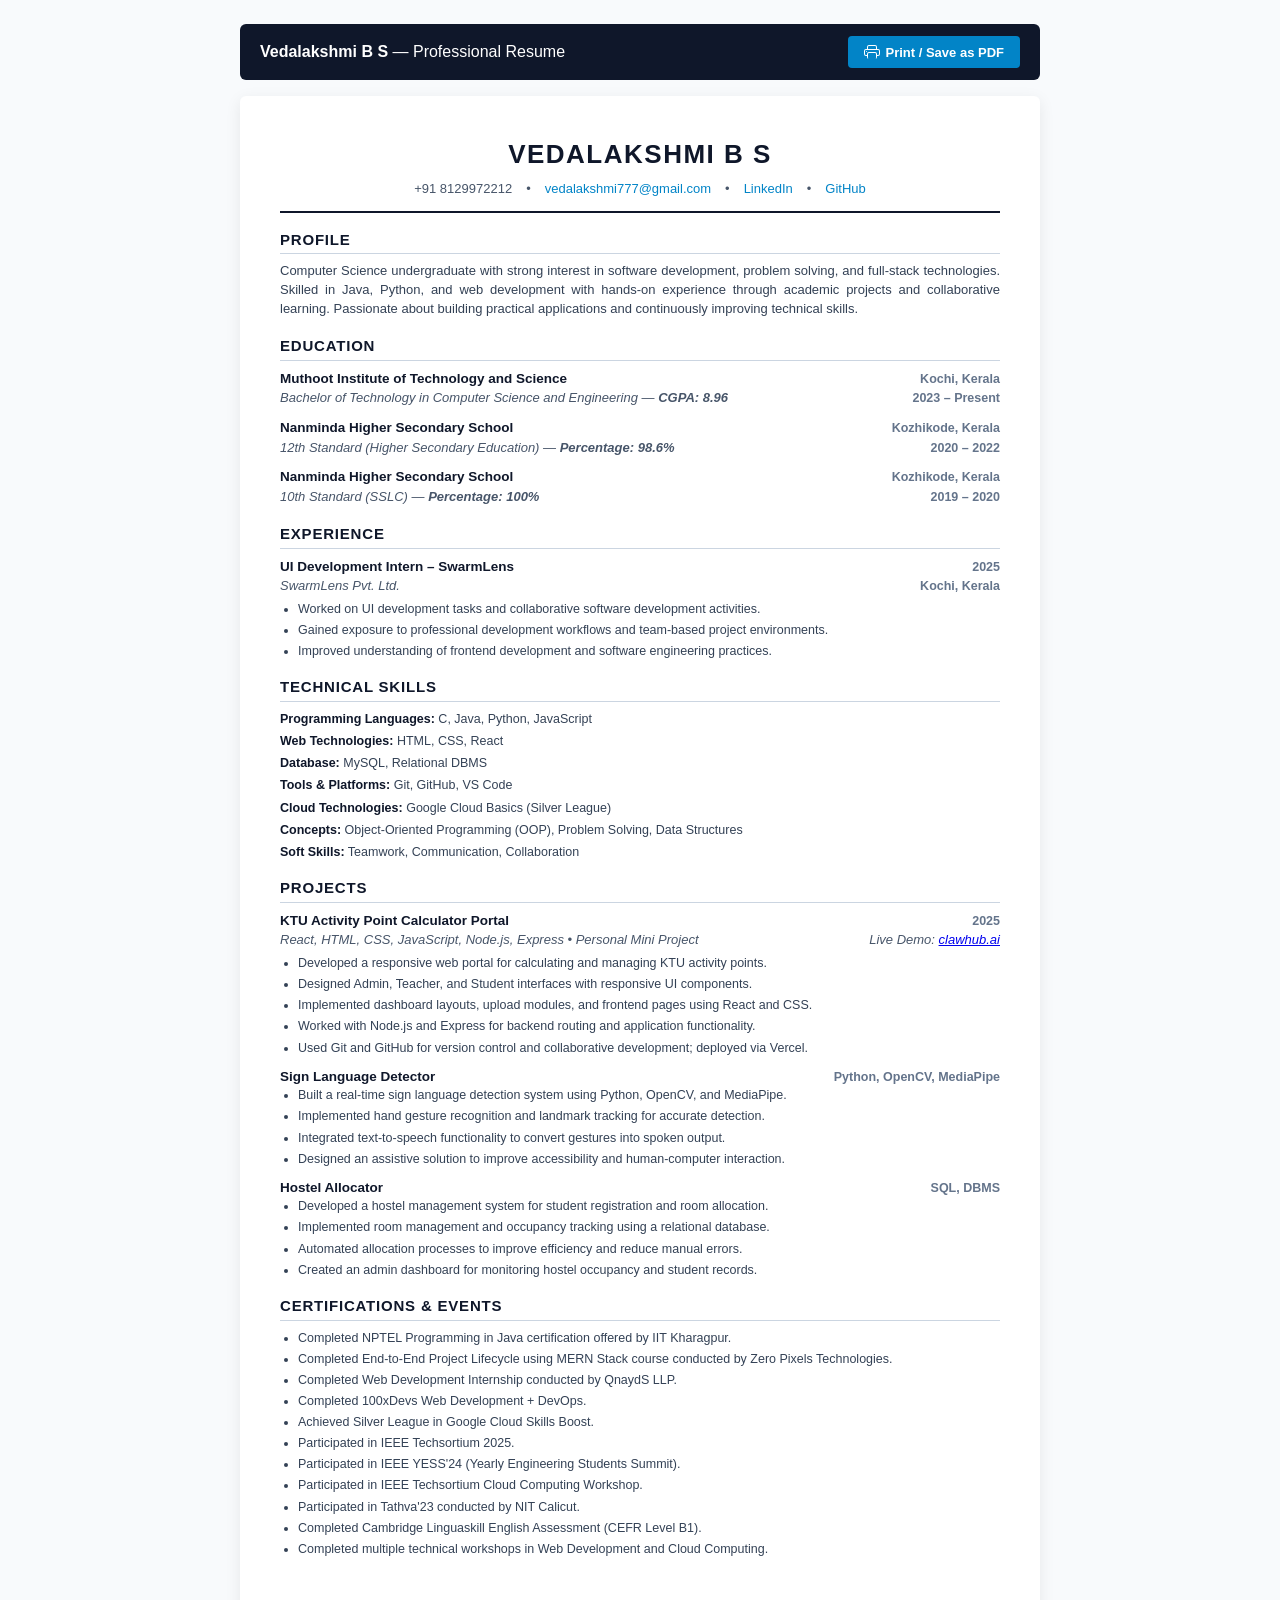
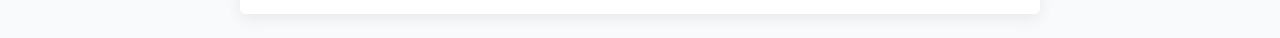
==== assets/docs/resume.html @ 5c639513 "Initial commit: Vedalakshmi B S developer portfolio" ====
<!DOCTYPE html>
<html lang="en">
<head>
  <meta charset="UTF-8">
  <meta name="viewport" content="width=device-width, initial-scale=1.0">
  <title>Vedalakshmi B S - Resume</title>
  <style>
    @page {
      size: A4;
      margin: 18mm 16mm;
    }
    * {
      box-sizing: border-box;
      margin: 0;
      padding: 0;
    }
    body {
      font-family: 'Segoe UI', Arial, sans-serif;
      color: #1e293b;
      line-height: 1.45;
      background: #f8fafc;
      padding: 24px;
    }
    .page {
      max-width: 800px;
      margin: 0 auto;
      background: #ffffff;
      padding: 40px;
      box-shadow: 0 4px 16px rgba(0, 0, 0, 0.08);
      border-radius: 6px;
    }
    @media print {
      body {
        background: #ffffff;
        padding: 0;
      }
      .page {
        box-shadow: none;
        padding: 0;
        max-width: 100%;
      }
      .no-print {
        display: none !important;
      }
    }
    .header {
      text-align: center;
      border-bottom: 2px solid #0f172a;
      padding-bottom: 12px;
      margin-bottom: 16px;
    }
    .header h1 {
      font-size: 26px;
      letter-spacing: 1.5px;
      font-weight: 700;
      color: #0f172a;
      margin-bottom: 6px;
      text-transform: uppercase;
    }
    .contact-links {
      font-size: 13px;
      color: #475569;
      display: flex;
      justify-content: center;
      flex-wrap: wrap;
      gap: 8px 14px;
    }
    .contact-links a {
      color: #0284c7;
      text-decoration: none;
    }
    .contact-links a:hover {
      text-decoration: underline;
    }
    .section {
      margin-bottom: 16px;
    }
    .section-title {
      font-size: 15px;
      font-weight: 700;
      text-transform: uppercase;
      color: #0f172a;
      border-bottom: 1px solid #cbd5e1;
      padding-bottom: 3px;
      margin-bottom: 8px;
      letter-spacing: 0.8px;
    }
    .profile-text {
      font-size: 13px;
      text-align: justify;
      color: #334155;
    }
    .item {
      margin-bottom: 10px;
    }
    .item-header {
      display: flex;
      justify-content: space-between;
      align-items: baseline;
      font-size: 13.5px;
      font-weight: 700;
      color: #0f172a;
    }
    .item-sub {
      display: flex;
      justify-content: space-between;
      align-items: baseline;
      font-size: 13px;
      color: #475569;
      font-style: italic;
      margin-top: 1px;
      margin-bottom: 4px;
    }
    .item-date, .item-location {
      font-weight: 600;
      font-style: normal;
      color: #64748b;
      font-size: 12.5px;
    }
    ul {
      list-style-type: disc;
      padding-left: 18px;
      font-size: 12.5px;
      color: #334155;
    }
    li {
      margin-bottom: 3px;
    }
    .skills-grid {
      font-size: 12.5px;
      color: #334155;
    }
    .skills-row {
      margin-bottom: 4px;
    }
    .skills-label {
      font-weight: 700;
      color: #0f172a;
    }
    .print-bar {
      max-width: 800px;
      margin: 0 auto 16px;
      display: flex;
      justify-content: space-between;
      align-items: center;
      background: #0f172a;
      color: #ffffff;
      padding: 12px 20px;
      border-radius: 6px;
    }
    .btn {
      background: #0284c7;
      color: white;
      border: none;
      padding: 8px 16px;
      border-radius: 4px;
      cursor: pointer;
      font-weight: 600;
      text-decoration: none;
      font-size: 13px;
      display: inline-flex;
      align-items: center;
      gap: 6px;
    }
    .btn:hover {
      background: #0369a1;
    }
  </style>
</head>
<body>
  <div class="print-bar no-print">
    <span><strong>Vedalakshmi B S</strong> &mdash; Professional Resume</span>
    <button class="btn" onclick="window.print()">
      <svg width="16" height="16" fill="currentColor" viewBox="0 0 16 16"><path d="M2.5 8a.5.5 0 1 0 0-1 .5.5 0 0 0 0 1z"/><path d="M5 1a2 2 0 0 0-2 2v2H2a2 2 0 0 0-2 2v3a2 2 0 0 0 2 2h1v1a2 2 0 0 0 2 2h6a2 2 0 0 0 2-2v-1h1a2 2 0 0 0 2-2V7a2 2 0 0 0-2-2h-1V3a2 2 0 0 0-2-2H5zM4 3a1 1 0 0 1 1-1h6a1 1 0 0 1 1 1v2H4V3zm1 5a2 2 0 0 0-2 2v1H2a1 1 0 0 1-1-1V7a1 1 0 0 1 1-1h12a1 1 0 0 1 1 1v3a1 1 0 0 1-1 1h-1v-1a2 2 0 0 0-2-2H5zm7 2v4a1 1 0 0 1-1 1H5a1 1 0 0 1-1-1v-4a1 1 0 0 1 1-1h6a1 1 0 0 1 1 1z"/></svg>
      Print / Save as PDF
    </button>
  </div>

  <div class="page">
    <header class="header">
      <h1>Vedalakshmi B S</h1>
      <div class="contact-links">
        <span>+91 8129972212</span>
        <span>&bull;</span>
        <a href="mailto:vedalakshmi777@gmail.com">vedalakshmi777@gmail.com</a>
        <span>&bull;</span>
        <a href="https://www.linkedin.com/in/vedalakshmi-b-s-a53536385" target="_blank" rel="noopener">LinkedIn</a>
        <span>&bull;</span>
        <a href="https://github.com/veda1823" target="_blank" rel="noopener">GitHub</a>
      </div>
    </header>

    <section class="section">
      <h2 class="section-title">Profile</h2>
      <p class="profile-text">
        Computer Science undergraduate with strong interest in software development, problem solving, and full-stack technologies. Skilled in Java, Python, and web development with hands-on experience through academic projects and collaborative learning. Passionate about building practical applications and continuously improving technical skills.
      </p>
    </section>

    <section class="section">
      <h2 class="section-title">Education</h2>
      <div class="item">
        <div class="item-header">
          <span>Muthoot Institute of Technology and Science</span>
          <span class="item-location">Kochi, Kerala</span>
        </div>
        <div class="item-sub">
          <span>Bachelor of Technology in Computer Science and Engineering &mdash; <strong>CGPA: 8.96</strong></span>
          <span class="item-date">2023 &ndash; Present</span>
        </div>
      </div>
      <div class="item">
        <div class="item-header">
          <span>Nanminda Higher Secondary School</span>
          <span class="item-location">Kozhikode, Kerala</span>
        </div>
        <div class="item-sub">
          <span>12th Standard (Higher Secondary Education) &mdash; <strong>Percentage: 98.6%</strong></span>
          <span class="item-date">2020 &ndash; 2022</span>
        </div>
      </div>
      <div class="item">
        <div class="item-header">
          <span>Nanminda Higher Secondary School</span>
          <span class="item-location">Kozhikode, Kerala</span>
        </div>
        <div class="item-sub">
          <span>10th Standard (SSLC) &mdash; <strong>Percentage: 100%</strong></span>
          <span class="item-date">2019 &ndash; 2020</span>
        </div>
      </div>
    </section>

    <section class="section">
      <h2 class="section-title">Experience</h2>
      <div class="item">
        <div class="item-header">
          <span>UI Development Intern &ndash; SwarmLens</span>
          <span class="item-date">2025</span>
        </div>
        <div class="item-sub">
          <span>SwarmLens Pvt. Ltd.</span>
          <span class="item-location">Kochi, Kerala</span>
        </div>
        <ul>
          <li>Worked on UI development tasks and collaborative software development activities.</li>
          <li>Gained exposure to professional development workflows and team-based project environments.</li>
          <li>Improved understanding of frontend development and software engineering practices.</li>
        </ul>
      </div>
    </section>

    <section class="section">
      <h2 class="section-title">Technical Skills</h2>
      <div class="skills-grid">
        <div class="skills-row"><span class="skills-label">Programming Languages:</span> C, Java, Python, JavaScript</div>
        <div class="skills-row"><span class="skills-label">Web Technologies:</span> HTML, CSS, React</div>
        <div class="skills-row"><span class="skills-label">Database:</span> MySQL, Relational DBMS</div>
        <div class="skills-row"><span class="skills-label">Tools &amp; Platforms:</span> Git, GitHub, VS Code</div>
        <div class="skills-row"><span class="skills-label">Cloud Technologies:</span> Google Cloud Basics (Silver League)</div>
        <div class="skills-row"><span class="skills-label">Concepts:</span> Object-Oriented Programming (OOP), Problem Solving, Data Structures</div>
        <div class="skills-row"><span class="skills-label">Soft Skills:</span> Teamwork, Communication, Collaboration</div>
      </div>
    </section>

    <section class="section">
      <h2 class="section-title">Projects</h2>
      <div class="item">
        <div class="item-header">
          <span>KTU Activity Point Calculator Portal</span>
          <span class="item-date">2025</span>
        </div>
        <div class="item-sub">
          <span>React, HTML, CSS, JavaScript, Node.js, Express &bull; Personal Mini Project</span>
          <span>Live Demo: <a href="https://clawhub.ai/veda1823/veda-greetings" target="_blank" rel="noopener">clawhub.ai</a></span>
        </div>
        <ul>
          <li>Developed a responsive web portal for calculating and managing KTU activity points.</li>
          <li>Designed Admin, Teacher, and Student interfaces with responsive UI components.</li>
          <li>Implemented dashboard layouts, upload modules, and frontend pages using React and CSS.</li>
          <li>Worked with Node.js and Express for backend routing and application functionality.</li>
          <li>Used Git and GitHub for version control and collaborative development; deployed via Vercel.</li>
        </ul>
      </div>

      <div class="item">
        <div class="item-header">
          <span>Sign Language Detector</span>
          <span class="item-date">Python, OpenCV, MediaPipe</span>
        </div>
        <ul>
          <li>Built a real-time sign language detection system using Python, OpenCV, and MediaPipe.</li>
          <li>Implemented hand gesture recognition and landmark tracking for accurate detection.</li>
          <li>Integrated text-to-speech functionality to convert gestures into spoken output.</li>
          <li>Designed an assistive solution to improve accessibility and human-computer interaction.</li>
        </ul>
      </div>

      <div class="item">
        <div class="item-header">
          <span>Hostel Allocator</span>
          <span class="item-date">SQL, DBMS</span>
        </div>
        <ul>
          <li>Developed a hostel management system for student registration and room allocation.</li>
          <li>Implemented room management and occupancy tracking using a relational database.</li>
          <li>Automated allocation processes to improve efficiency and reduce manual errors.</li>
          <li>Created an admin dashboard for monitoring hostel occupancy and student records.</li>
        </ul>
      </div>
    </section>

    <section class="section">
      <h2 class="section-title">Certifications &amp; Events</h2>
      <ul>
        <li>Completed NPTEL Programming in Java certification offered by IIT Kharagpur.</li>
        <li>Completed End-to-End Project Lifecycle using MERN Stack course conducted by Zero Pixels Technologies.</li>
        <li>Completed Web Development Internship conducted by QnaydS LLP.</li>
        <li>Completed 100xDevs Web Development + DevOps.</li>
        <li>Achieved Silver League in Google Cloud Skills Boost.</li>
        <li>Participated in IEEE Techsortium 2025.</li>
        <li>Participated in IEEE YESS'24 (Yearly Engineering Students Summit).</li>
        <li>Participated in IEEE Techsortium Cloud Computing Workshop.</li>
        <li>Participated in Tathva'23 conducted by NIT Calicut.</li>
        <li>Completed Cambridge Linguaskill English Assessment (CEFR Level B1).</li>
        <li>Completed multiple technical workshops in Web Development and Cloud Computing.</li>
      </ul>
    </section>
  </div>
</body>
</html>
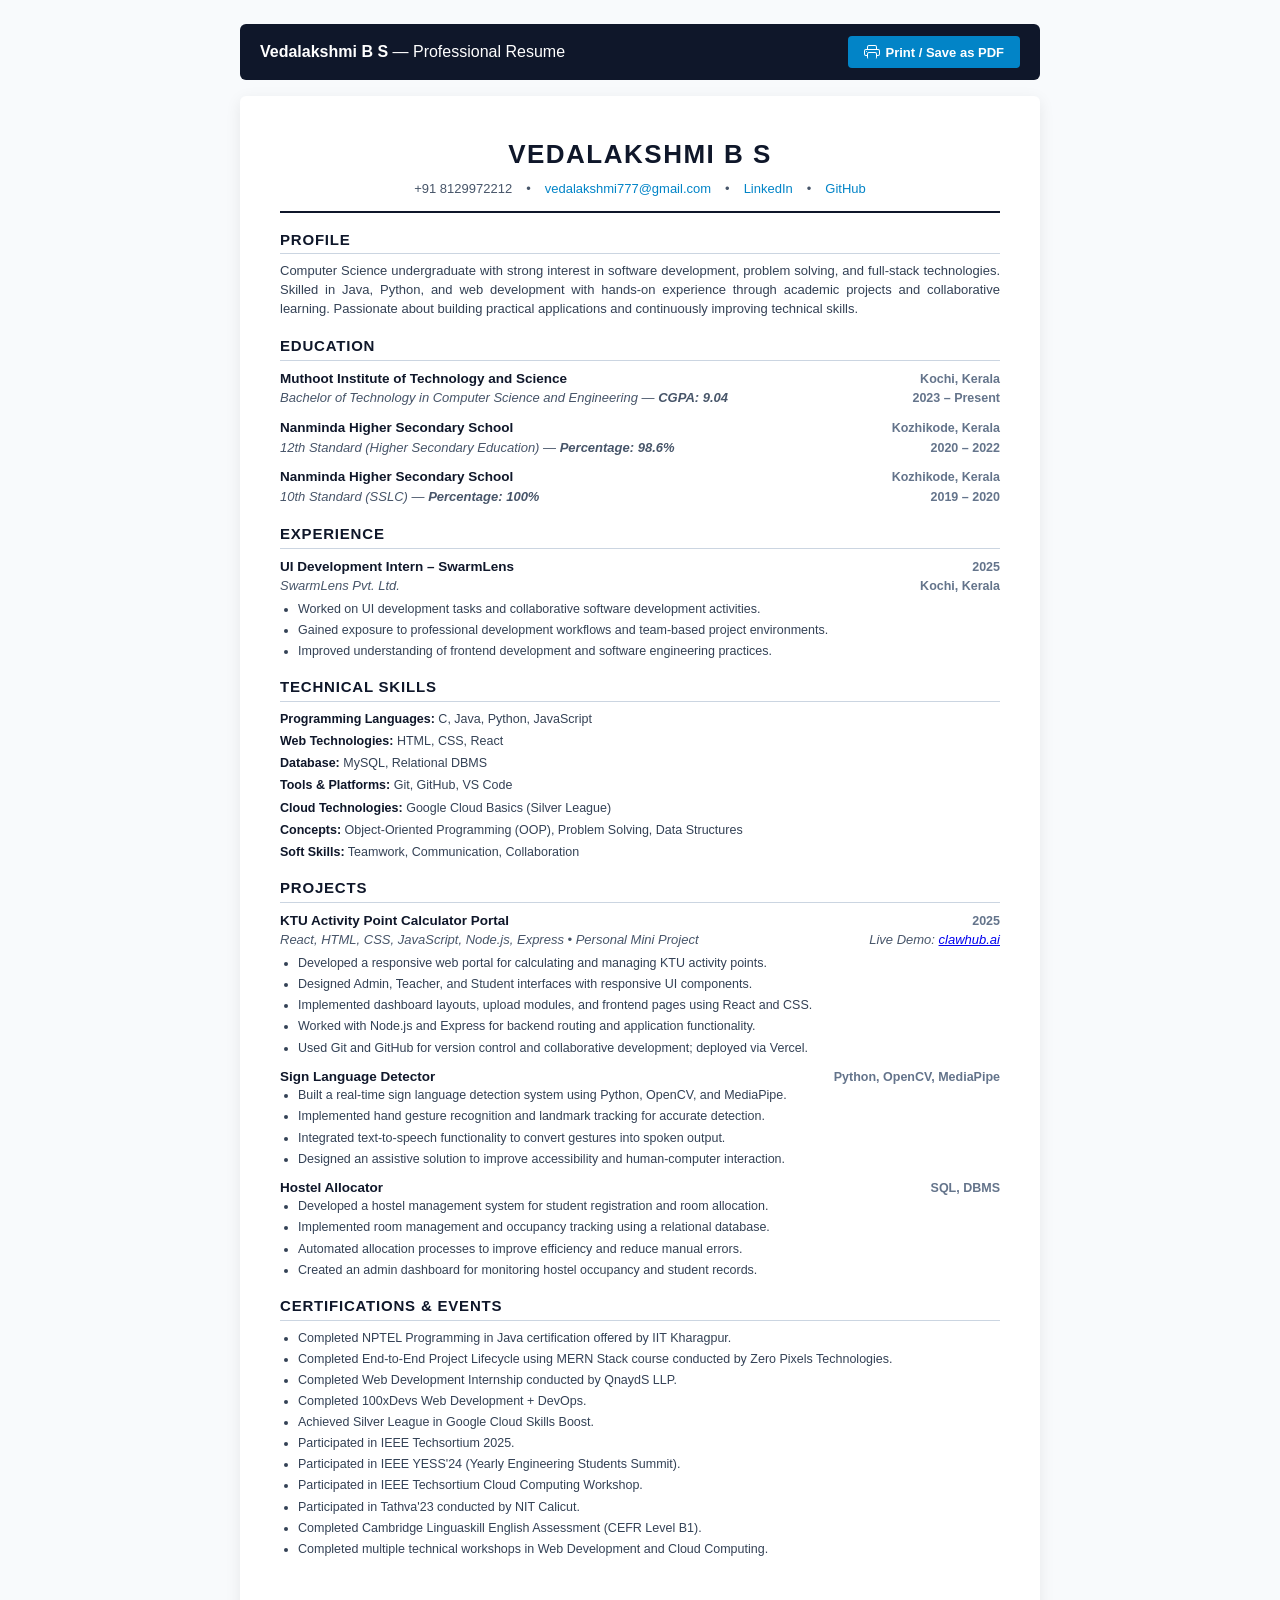
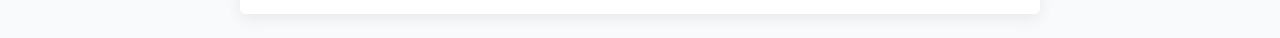
==== commit 32cb5093: "Update CGPA to 9.04 across portfolio, resume, and profile docs" ====
--- a/assets/docs/resume.html
+++ b/assets/docs/resume.html
@@ -205,7 +205,7 @@
           <span class="item-location">Kochi, Kerala</span>
         </div>
         <div class="item-sub">
-          <span>Bachelor of Technology in Computer Science and Engineering &mdash; <strong>CGPA: 8.96</strong></span>
+          <span>Bachelor of Technology in Computer Science and Engineering &mdash; <strong>CGPA: 9.04</strong></span>
           <span class="item-date">2023 &ndash; Present</span>
         </div>
       </div>
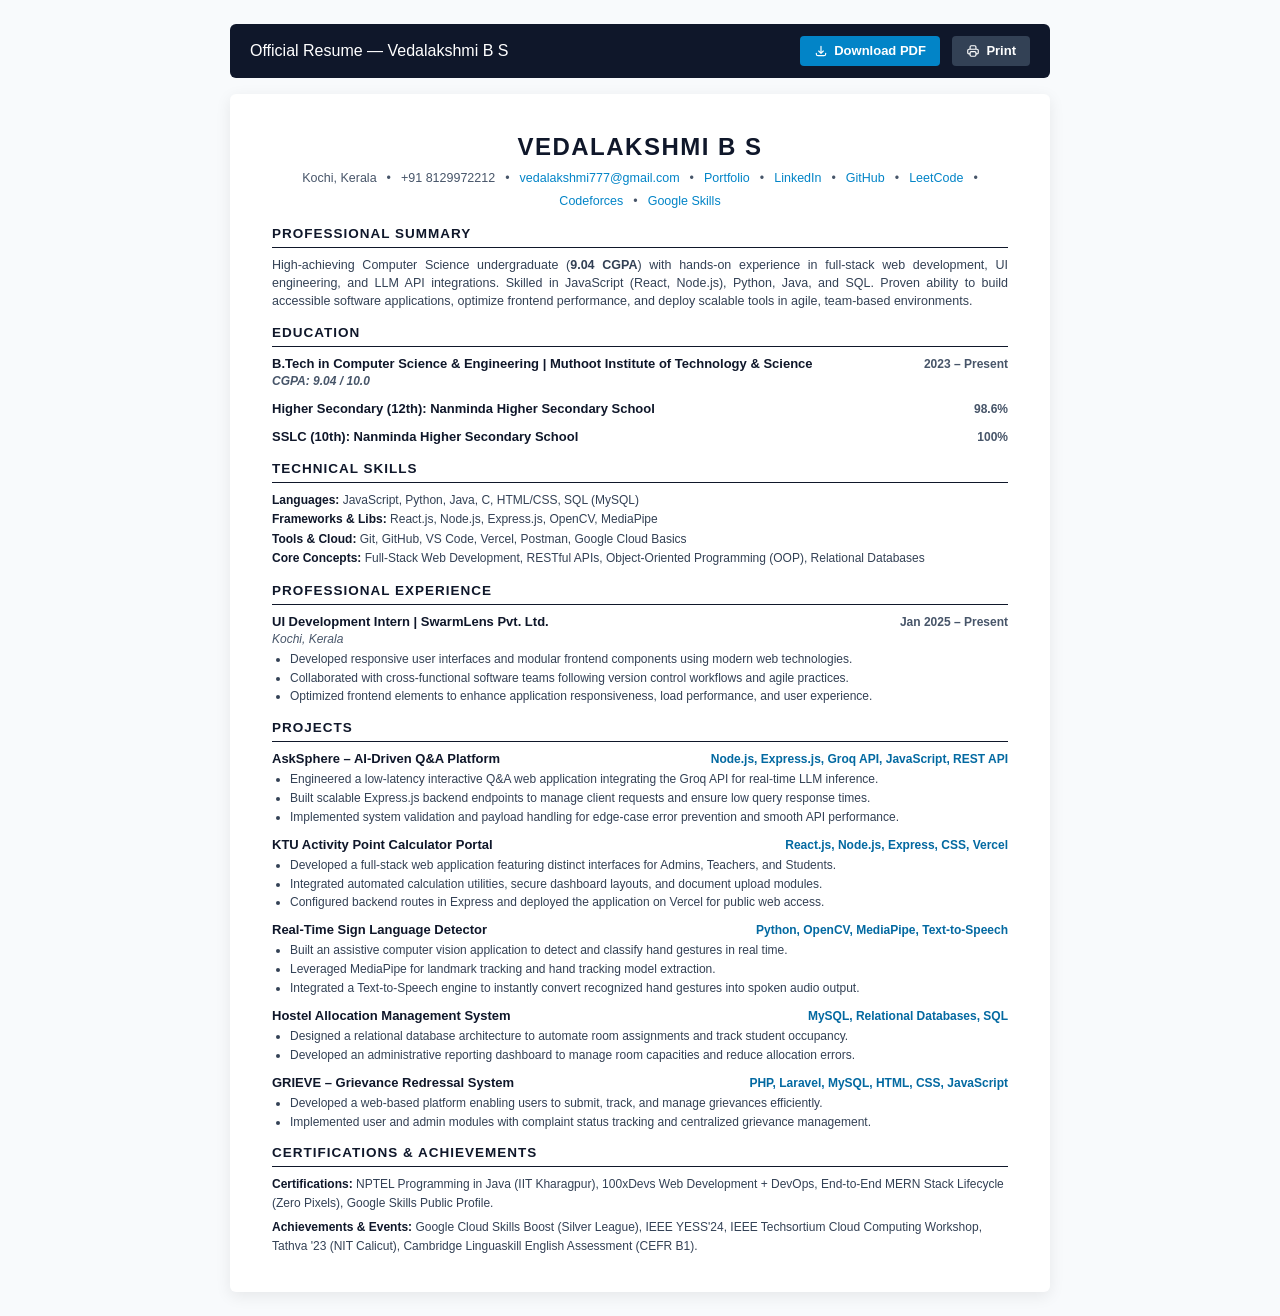
==== commit 97b3c9d5: "Update resume PDF, web resume, featured projects (AskSphere, GRIEVE), and social links" ====
--- a/assets/docs/resume.html
+++ b/assets/docs/resume.html
@@ -7,7 +7,7 @@
   <style>
     @page {
       size: A4;
-      margin: 18mm 16mm;
+      margin: 14mm 16mm;
     }
     * {
       box-sizing: border-box;
@@ -15,17 +15,17 @@
       padding: 0;
     }
     body {
-      font-family: 'Segoe UI', Arial, sans-serif;
+      font-family: 'Segoe UI', -apple-system, BlinkMacSystemFont, Arial, sans-serif;
       color: #1e293b;
-      line-height: 1.45;
+      line-height: 1.4;
       background: #f8fafc;
       padding: 24px;
     }
     .page {
-      max-width: 800px;
+      max-width: 820px;
       margin: 0 auto;
       background: #ffffff;
-      padding: 40px;
+      padding: 36px 42px;
       box-shadow: 0 4px 16px rgba(0, 0, 0, 0.08);
       border-radius: 6px;
     }
@@ -45,25 +45,24 @@
     }
     .header {
       text-align: center;
-      border-bottom: 2px solid #0f172a;
-      padding-bottom: 12px;
-      margin-bottom: 16px;
+      margin-bottom: 14px;
     }
     .header h1 {
-      font-size: 26px;
+      font-size: 24px;
       letter-spacing: 1.5px;
-      font-weight: 700;
+      font-weight: 800;
       color: #0f172a;
       margin-bottom: 6px;
       text-transform: uppercase;
     }
     .contact-links {
-      font-size: 13px;
+      font-size: 12.5px;
       color: #475569;
       display: flex;
       justify-content: center;
+      align-items: center;
       flex-wrap: wrap;
-      gap: 8px 14px;
+      gap: 6px 10px;
     }
     .contact-links a {
       color: #0284c7;
@@ -73,73 +72,81 @@
       text-decoration: underline;
     }
     .section {
-      margin-bottom: 16px;
+      margin-top: 14px;
     }
     .section-title {
-      font-size: 15px;
-      font-weight: 700;
+      font-size: 13.5px;
+      font-weight: 800;
+      color: #0f172a;
       text-transform: uppercase;
-      color: #0f172a;
-      border-bottom: 1px solid #cbd5e1;
+      letter-spacing: 1px;
+      border-bottom: 1.5px solid #0f172a;
       padding-bottom: 3px;
       margin-bottom: 8px;
-      letter-spacing: 0.8px;
-    }
-    .profile-text {
-      font-size: 13px;
+    }
+    .summary-text {
+      font-size: 12.5px;
+      color: #334155;
       text-align: justify;
-      color: #334155;
+      line-height: 1.45;
     }
     .item {
       margin-bottom: 10px;
+    }
+    .item:last-child {
+      margin-bottom: 0;
     }
     .item-header {
       display: flex;
       justify-content: space-between;
       align-items: baseline;
-      font-size: 13.5px;
+      font-size: 13px;
       font-weight: 700;
       color: #0f172a;
+    }
+    .item-date {
+      font-size: 12px;
+      color: #475569;
+      font-weight: 600;
+      white-space: nowrap;
     }
     .item-sub {
       display: flex;
       justify-content: space-between;
-      align-items: baseline;
-      font-size: 13px;
+      font-size: 12px;
       color: #475569;
+      margin-bottom: 3px;
       font-style: italic;
-      margin-top: 1px;
-      margin-bottom: 4px;
-    }
-    .item-date, .item-location {
+    }
+    .item-tech {
+      font-size: 12px;
+      color: #0369a1;
       font-weight: 600;
       font-style: normal;
-      color: #64748b;
-      font-size: 12.5px;
     }
     ul {
       list-style-type: disc;
       padding-left: 18px;
-      font-size: 12.5px;
+      margin-top: 3px;
+    }
+    li {
+      font-size: 12px;
       color: #334155;
-    }
-    li {
-      margin-bottom: 3px;
-    }
-    .skills-grid {
-      font-size: 12.5px;
+      margin-bottom: 2px;
+      line-height: 1.4;
+    }
+    .skills-block {
+      font-size: 12px;
+      line-height: 1.6;
       color: #334155;
     }
-    .skills-row {
-      margin-bottom: 4px;
-    }
-    .skills-label {
+    .skills-category {
       font-weight: 700;
       color: #0f172a;
     }
-    .print-bar {
-      max-width: 800px;
-      margin: 0 auto 16px;
+    .download-bar {
+      max-width: 820px;
+      margin: 0 auto 16px auto;
       display: flex;
       justify-content: space-between;
       align-items: center;
@@ -148,183 +155,189 @@
       padding: 12px 20px;
       border-radius: 6px;
     }
-    .btn {
+    .download-bar a {
+      color: #ffffff;
       background: #0284c7;
-      color: white;
-      border: none;
-      padding: 8px 16px;
+      padding: 6px 14px;
       border-radius: 4px;
-      cursor: pointer;
-      font-weight: 600;
       text-decoration: none;
       font-size: 13px;
+      font-weight: 600;
       display: inline-flex;
       align-items: center;
       gap: 6px;
     }
-    .btn:hover {
+    .download-bar a:hover {
       background: #0369a1;
     }
   </style>
 </head>
 <body>
-  <div class="print-bar no-print">
-    <span><strong>Vedalakshmi B S</strong> &mdash; Professional Resume</span>
-    <button class="btn" onclick="window.print()">
-      <svg width="16" height="16" fill="currentColor" viewBox="0 0 16 16"><path d="M2.5 8a.5.5 0 1 0 0-1 .5.5 0 0 0 0 1z"/><path d="M5 1a2 2 0 0 0-2 2v2H2a2 2 0 0 0-2 2v3a2 2 0 0 0 2 2h1v1a2 2 0 0 0 2 2h6a2 2 0 0 0 2-2v-1h1a2 2 0 0 0 2-2V7a2 2 0 0 0-2-2h-1V3a2 2 0 0 0-2-2H5zM4 3a1 1 0 0 1 1-1h6a1 1 0 0 1 1 1v2H4V3zm1 5a2 2 0 0 0-2 2v1H2a1 1 0 0 1-1-1V7a1 1 0 0 1 1-1h12a1 1 0 0 1 1 1v3a1 1 0 0 1-1 1h-1v-1a2 2 0 0 0-2-2H5zm7 2v4a1 1 0 0 1-1 1H5a1 1 0 0 1-1-1v-4a1 1 0 0 1 1-1h6a1 1 0 0 1 1 1z"/></svg>
-      Print / Save as PDF
-    </button>
+  <div class="download-bar no-print">
+    <span>Official Resume &mdash; Vedalakshmi B S</span>
+    <div>
+      <a href="Vedalakshmi_B_S_Resume.pdf" download="Vedalakshmi_B_S_Resume.pdf">
+        <svg width="14" height="14" fill="none" stroke="currentColor" stroke-width="2" viewBox="0 0 24 24"><path stroke-linecap="round" stroke-linejoin="round" d="M4 16v1a3 3 0 003 3h10a3 3 0 003-3v-1m-4-4l-4 4m0 0l-4-4m4 4V4"/></svg>
+        Download PDF
+      </a>
+      <a href="javascript:window.print()" style="margin-left: 8px; background: #334155;">
+        <svg width="14" height="14" fill="none" stroke="currentColor" stroke-width="2" viewBox="0 0 24 24"><path stroke-linecap="round" stroke-linejoin="round" d="M17 17h2a2 2 0 002-2v-4a2 2 0 00-2-2H5a2 2 0 00-2 2v4a2 2 0 002 2h2m2 4h6a2 2 0 002-2v-4a2 2 0 00-2-2H9a2 2 0 00-2 2v4a2 2 0 002 2zm8-12V5a2 2 0 00-2-2H9a2 2 0 00-2 2v4h10z"/></svg>
+        Print
+      </a>
+    </div>
   </div>
 
   <div class="page">
     <header class="header">
-      <h1>Vedalakshmi B S</h1>
+      <h1>VEDALAKSHMI B S</h1>
       <div class="contact-links">
+        <span>Kochi, Kerala</span>
+        <span>&bull;</span>
         <span>+91 8129972212</span>
         <span>&bull;</span>
         <a href="mailto:vedalakshmi777@gmail.com">vedalakshmi777@gmail.com</a>
         <span>&bull;</span>
+        <a href="https://veda1823.github.io/portfolio/" target="_blank" rel="noopener">Portfolio</a>
+        <span>&bull;</span>
         <a href="https://www.linkedin.com/in/vedalakshmi-b-s-a53536385" target="_blank" rel="noopener">LinkedIn</a>
         <span>&bull;</span>
         <a href="https://github.com/veda1823" target="_blank" rel="noopener">GitHub</a>
+        <span>&bull;</span>
+        <a href="https://leetcode.com/u/Vedalakshmi05/" target="_blank" rel="noopener">LeetCode</a>
+        <span>&bull;</span>
+        <a href="https://codeforces.com/profile/Vedalakshmi" target="_blank" rel="noopener">Codeforces</a>
+        <span>&bull;</span>
+        <a href="https://www.skills.google/public_profiles/78771005-3f91-4b56-a97d-d9c520f4bd51" target="_blank" rel="noopener">Google Skills</a>
       </div>
     </header>
 
     <section class="section">
-      <h2 class="section-title">Profile</h2>
-      <p class="profile-text">
-        Computer Science undergraduate with strong interest in software development, problem solving, and full-stack technologies. Skilled in Java, Python, and web development with hands-on experience through academic projects and collaborative learning. Passionate about building practical applications and continuously improving technical skills.
+      <h2 class="section-title">PROFESSIONAL SUMMARY</h2>
+      <p class="summary-text">
+        High-achieving Computer Science undergraduate (<strong>9.04 CGPA</strong>) with hands-on experience in full-stack web development, UI engineering, and LLM API integrations. Skilled in JavaScript (React, Node.js), Python, Java, and SQL. Proven ability to build accessible software applications, optimize frontend performance, and deploy scalable tools in agile, team-based environments.
       </p>
     </section>
 
     <section class="section">
-      <h2 class="section-title">Education</h2>
-      <div class="item">
-        <div class="item-header">
-          <span>Muthoot Institute of Technology and Science</span>
-          <span class="item-location">Kochi, Kerala</span>
+      <h2 class="section-title">EDUCATION</h2>
+      <div class="item">
+        <div class="item-header">
+          <span>B.Tech in Computer Science &amp; Engineering | Muthoot Institute of Technology &amp; Science</span>
+          <span class="item-date">2023 &ndash; Present</span>
         </div>
         <div class="item-sub">
-          <span>Bachelor of Technology in Computer Science and Engineering &mdash; <strong>CGPA: 9.04</strong></span>
-          <span class="item-date">2023 &ndash; Present</span>
-        </div>
-      </div>
-      <div class="item">
-        <div class="item-header">
-          <span>Nanminda Higher Secondary School</span>
-          <span class="item-location">Kozhikode, Kerala</span>
+          <span><strong>CGPA: 9.04 / 10.0</strong></span>
+        </div>
+      </div>
+      <div class="item">
+        <div class="item-header">
+          <span>Higher Secondary (12th): Nanminda Higher Secondary School</span>
+          <span class="item-date">98.6%</span>
+        </div>
+      </div>
+      <div class="item">
+        <div class="item-header">
+          <span>SSLC (10th): Nanminda Higher Secondary School</span>
+          <span class="item-date">100%</span>
+        </div>
+      </div>
+    </section>
+
+    <section class="section">
+      <h2 class="section-title">TECHNICAL SKILLS</h2>
+      <div class="skills-block">
+        <div><span class="skills-category">Languages:</span> JavaScript, Python, Java, C, HTML/CSS, SQL (MySQL)</div>
+        <div><span class="skills-category">Frameworks &amp; Libs:</span> React.js, Node.js, Express.js, OpenCV, MediaPipe</div>
+        <div><span class="skills-category">Tools &amp; Cloud:</span> Git, GitHub, VS Code, Vercel, Postman, Google Cloud Basics</div>
+        <div><span class="skills-category">Core Concepts:</span> Full-Stack Web Development, RESTful APIs, Object-Oriented Programming (OOP), Relational Databases</div>
+      </div>
+    </section>
+
+    <section class="section">
+      <h2 class="section-title">PROFESSIONAL EXPERIENCE</h2>
+      <div class="item">
+        <div class="item-header">
+          <span>UI Development Intern | SwarmLens Pvt. Ltd.</span>
+          <span class="item-date">Jan 2025 &ndash; Present</span>
         </div>
         <div class="item-sub">
-          <span>12th Standard (Higher Secondary Education) &mdash; <strong>Percentage: 98.6%</strong></span>
-          <span class="item-date">2020 &ndash; 2022</span>
-        </div>
-      </div>
-      <div class="item">
-        <div class="item-header">
-          <span>Nanminda Higher Secondary School</span>
-          <span class="item-location">Kozhikode, Kerala</span>
-        </div>
-        <div class="item-sub">
-          <span>10th Standard (SSLC) &mdash; <strong>Percentage: 100%</strong></span>
-          <span class="item-date">2019 &ndash; 2020</span>
-        </div>
-      </div>
-    </section>
-
-    <section class="section">
-      <h2 class="section-title">Experience</h2>
-      <div class="item">
-        <div class="item-header">
-          <span>UI Development Intern &ndash; SwarmLens</span>
-          <span class="item-date">2025</span>
-        </div>
-        <div class="item-sub">
-          <span>SwarmLens Pvt. Ltd.</span>
-          <span class="item-location">Kochi, Kerala</span>
-        </div>
-        <ul>
-          <li>Worked on UI development tasks and collaborative software development activities.</li>
-          <li>Gained exposure to professional development workflows and team-based project environments.</li>
-          <li>Improved understanding of frontend development and software engineering practices.</li>
-        </ul>
-      </div>
-    </section>
-
-    <section class="section">
-      <h2 class="section-title">Technical Skills</h2>
-      <div class="skills-grid">
-        <div class="skills-row"><span class="skills-label">Programming Languages:</span> C, Java, Python, JavaScript</div>
-        <div class="skills-row"><span class="skills-label">Web Technologies:</span> HTML, CSS, React</div>
-        <div class="skills-row"><span class="skills-label">Database:</span> MySQL, Relational DBMS</div>
-        <div class="skills-row"><span class="skills-label">Tools &amp; Platforms:</span> Git, GitHub, VS Code</div>
-        <div class="skills-row"><span class="skills-label">Cloud Technologies:</span> Google Cloud Basics (Silver League)</div>
-        <div class="skills-row"><span class="skills-label">Concepts:</span> Object-Oriented Programming (OOP), Problem Solving, Data Structures</div>
-        <div class="skills-row"><span class="skills-label">Soft Skills:</span> Teamwork, Communication, Collaboration</div>
-      </div>
-    </section>
-
-    <section class="section">
-      <h2 class="section-title">Projects</h2>
+          <span>Kochi, Kerala</span>
+        </div>
+        <ul>
+          <li>Developed responsive user interfaces and modular frontend components using modern web technologies.</li>
+          <li>Collaborated with cross-functional software teams following version control workflows and agile practices.</li>
+          <li>Optimized frontend elements to enhance application responsiveness, load performance, and user experience.</li>
+        </ul>
+      </div>
+    </section>
+
+    <section class="section">
+      <h2 class="section-title">PROJECTS</h2>
+      <div class="item">
+        <div class="item-header">
+          <span>AskSphere &ndash; AI-Driven Q&amp;A Platform</span>
+          <span class="item-tech">Node.js, Express.js, Groq API, JavaScript, REST API</span>
+        </div>
+        <ul>
+          <li>Engineered a low-latency interactive Q&amp;A web application integrating the Groq API for real-time LLM inference.</li>
+          <li>Built scalable Express.js backend endpoints to manage client requests and ensure low query response times.</li>
+          <li>Implemented system validation and payload handling for edge-case error prevention and smooth API performance.</li>
+        </ul>
+      </div>
+
       <div class="item">
         <div class="item-header">
           <span>KTU Activity Point Calculator Portal</span>
-          <span class="item-date">2025</span>
-        </div>
-        <div class="item-sub">
-          <span>React, HTML, CSS, JavaScript, Node.js, Express &bull; Personal Mini Project</span>
-          <span>Live Demo: <a href="https://clawhub.ai/veda1823/veda-greetings" target="_blank" rel="noopener">clawhub.ai</a></span>
-        </div>
-        <ul>
-          <li>Developed a responsive web portal for calculating and managing KTU activity points.</li>
-          <li>Designed Admin, Teacher, and Student interfaces with responsive UI components.</li>
-          <li>Implemented dashboard layouts, upload modules, and frontend pages using React and CSS.</li>
-          <li>Worked with Node.js and Express for backend routing and application functionality.</li>
-          <li>Used Git and GitHub for version control and collaborative development; deployed via Vercel.</li>
-        </ul>
-      </div>
-
-      <div class="item">
-        <div class="item-header">
-          <span>Sign Language Detector</span>
-          <span class="item-date">Python, OpenCV, MediaPipe</span>
-        </div>
-        <ul>
-          <li>Built a real-time sign language detection system using Python, OpenCV, and MediaPipe.</li>
-          <li>Implemented hand gesture recognition and landmark tracking for accurate detection.</li>
-          <li>Integrated text-to-speech functionality to convert gestures into spoken output.</li>
-          <li>Designed an assistive solution to improve accessibility and human-computer interaction.</li>
-        </ul>
-      </div>
-
-      <div class="item">
-        <div class="item-header">
-          <span>Hostel Allocator</span>
-          <span class="item-date">SQL, DBMS</span>
-        </div>
-        <ul>
-          <li>Developed a hostel management system for student registration and room allocation.</li>
-          <li>Implemented room management and occupancy tracking using a relational database.</li>
-          <li>Automated allocation processes to improve efficiency and reduce manual errors.</li>
-          <li>Created an admin dashboard for monitoring hostel occupancy and student records.</li>
-        </ul>
-      </div>
-    </section>
-
-    <section class="section">
-      <h2 class="section-title">Certifications &amp; Events</h2>
-      <ul>
-        <li>Completed NPTEL Programming in Java certification offered by IIT Kharagpur.</li>
-        <li>Completed End-to-End Project Lifecycle using MERN Stack course conducted by Zero Pixels Technologies.</li>
-        <li>Completed Web Development Internship conducted by QnaydS LLP.</li>
-        <li>Completed 100xDevs Web Development + DevOps.</li>
-        <li>Achieved Silver League in Google Cloud Skills Boost.</li>
-        <li>Participated in IEEE Techsortium 2025.</li>
-        <li>Participated in IEEE YESS'24 (Yearly Engineering Students Summit).</li>
-        <li>Participated in IEEE Techsortium Cloud Computing Workshop.</li>
-        <li>Participated in Tathva'23 conducted by NIT Calicut.</li>
-        <li>Completed Cambridge Linguaskill English Assessment (CEFR Level B1).</li>
-        <li>Completed multiple technical workshops in Web Development and Cloud Computing.</li>
-      </ul>
+          <span class="item-tech">React.js, Node.js, Express, CSS, Vercel</span>
+        </div>
+        <ul>
+          <li>Developed a full-stack web application featuring distinct interfaces for Admins, Teachers, and Students.</li>
+          <li>Integrated automated calculation utilities, secure dashboard layouts, and document upload modules.</li>
+          <li>Configured backend routes in Express and deployed the application on Vercel for public web access.</li>
+        </ul>
+      </div>
+
+      <div class="item">
+        <div class="item-header">
+          <span>Real-Time Sign Language Detector</span>
+          <span class="item-tech">Python, OpenCV, MediaPipe, Text-to-Speech</span>
+        </div>
+        <ul>
+          <li>Built an assistive computer vision application to detect and classify hand gestures in real time.</li>
+          <li>Leveraged MediaPipe for landmark tracking and hand tracking model extraction.</li>
+          <li>Integrated a Text-to-Speech engine to instantly convert recognized hand gestures into spoken audio output.</li>
+        </ul>
+      </div>
+
+      <div class="item">
+        <div class="item-header">
+          <span>Hostel Allocation Management System</span>
+          <span class="item-tech">MySQL, Relational Databases, SQL</span>
+        </div>
+        <ul>
+          <li>Designed a relational database architecture to automate room assignments and track student occupancy.</li>
+          <li>Developed an administrative reporting dashboard to manage room capacities and reduce allocation errors.</li>
+        </ul>
+      </div>
+
+      <div class="item">
+        <div class="item-header">
+          <span>GRIEVE &ndash; Grievance Redressal System</span>
+          <span class="item-tech">PHP, Laravel, MySQL, HTML, CSS, JavaScript</span>
+        </div>
+        <ul>
+          <li>Developed a web-based platform enabling users to submit, track, and manage grievances efficiently.</li>
+          <li>Implemented user and admin modules with complaint status tracking and centralized grievance management.</li>
+        </ul>
+      </div>
+    </section>
+
+    <section class="section">
+      <h2 class="section-title">CERTIFICATIONS &amp; ACHIEVEMENTS</h2>
+      <div class="skills-block">
+        <div><span class="skills-category">Certifications:</span> NPTEL Programming in Java (IIT Kharagpur), 100xDevs Web Development + DevOps, End-to-End MERN Stack Lifecycle (Zero Pixels), Google Skills Public Profile.</div>
+        <div style="margin-top: 4px;"><span class="skills-category">Achievements &amp; Events:</span> Google Cloud Skills Boost (Silver League), IEEE YESS'24, IEEE Techsortium Cloud Computing Workshop, Tathva '23 (NIT Calicut), Cambridge Linguaskill English Assessment (CEFR B1).</div>
+      </div>
     </section>
   </div>
 </body>
